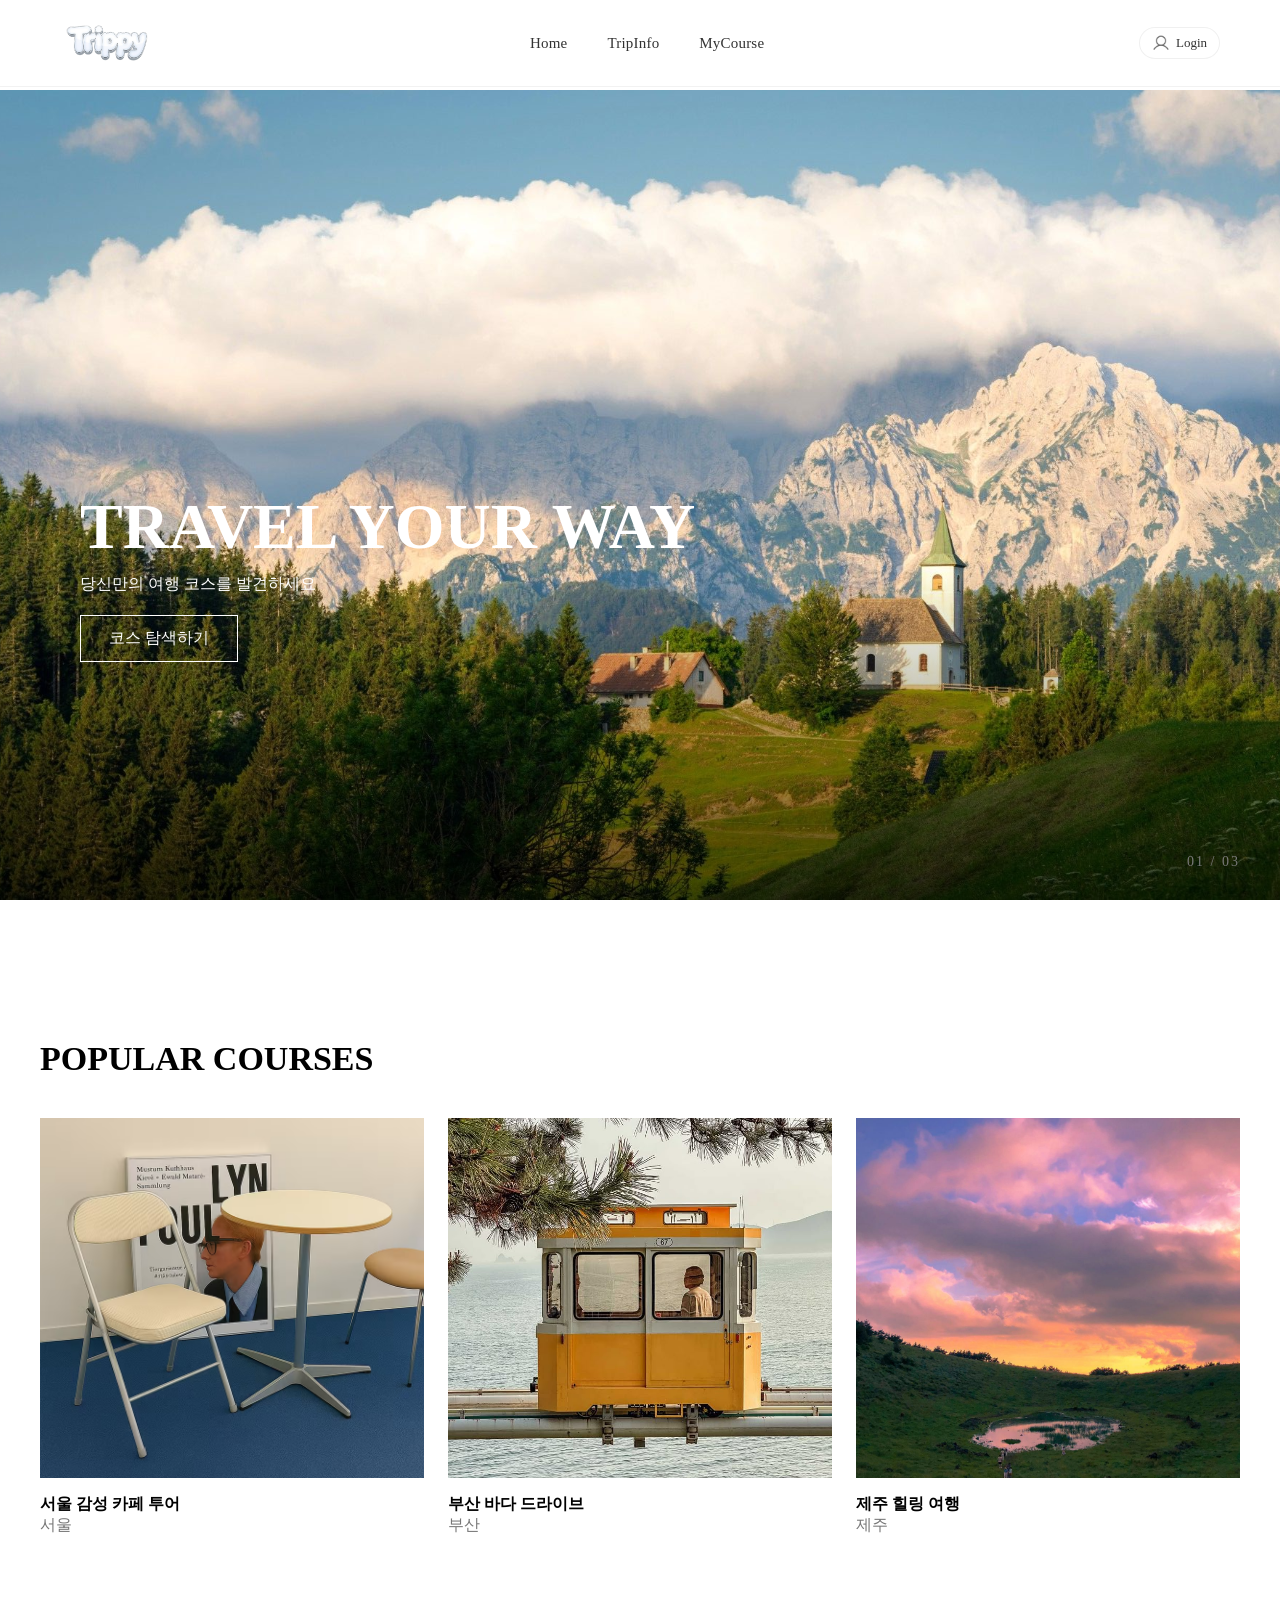
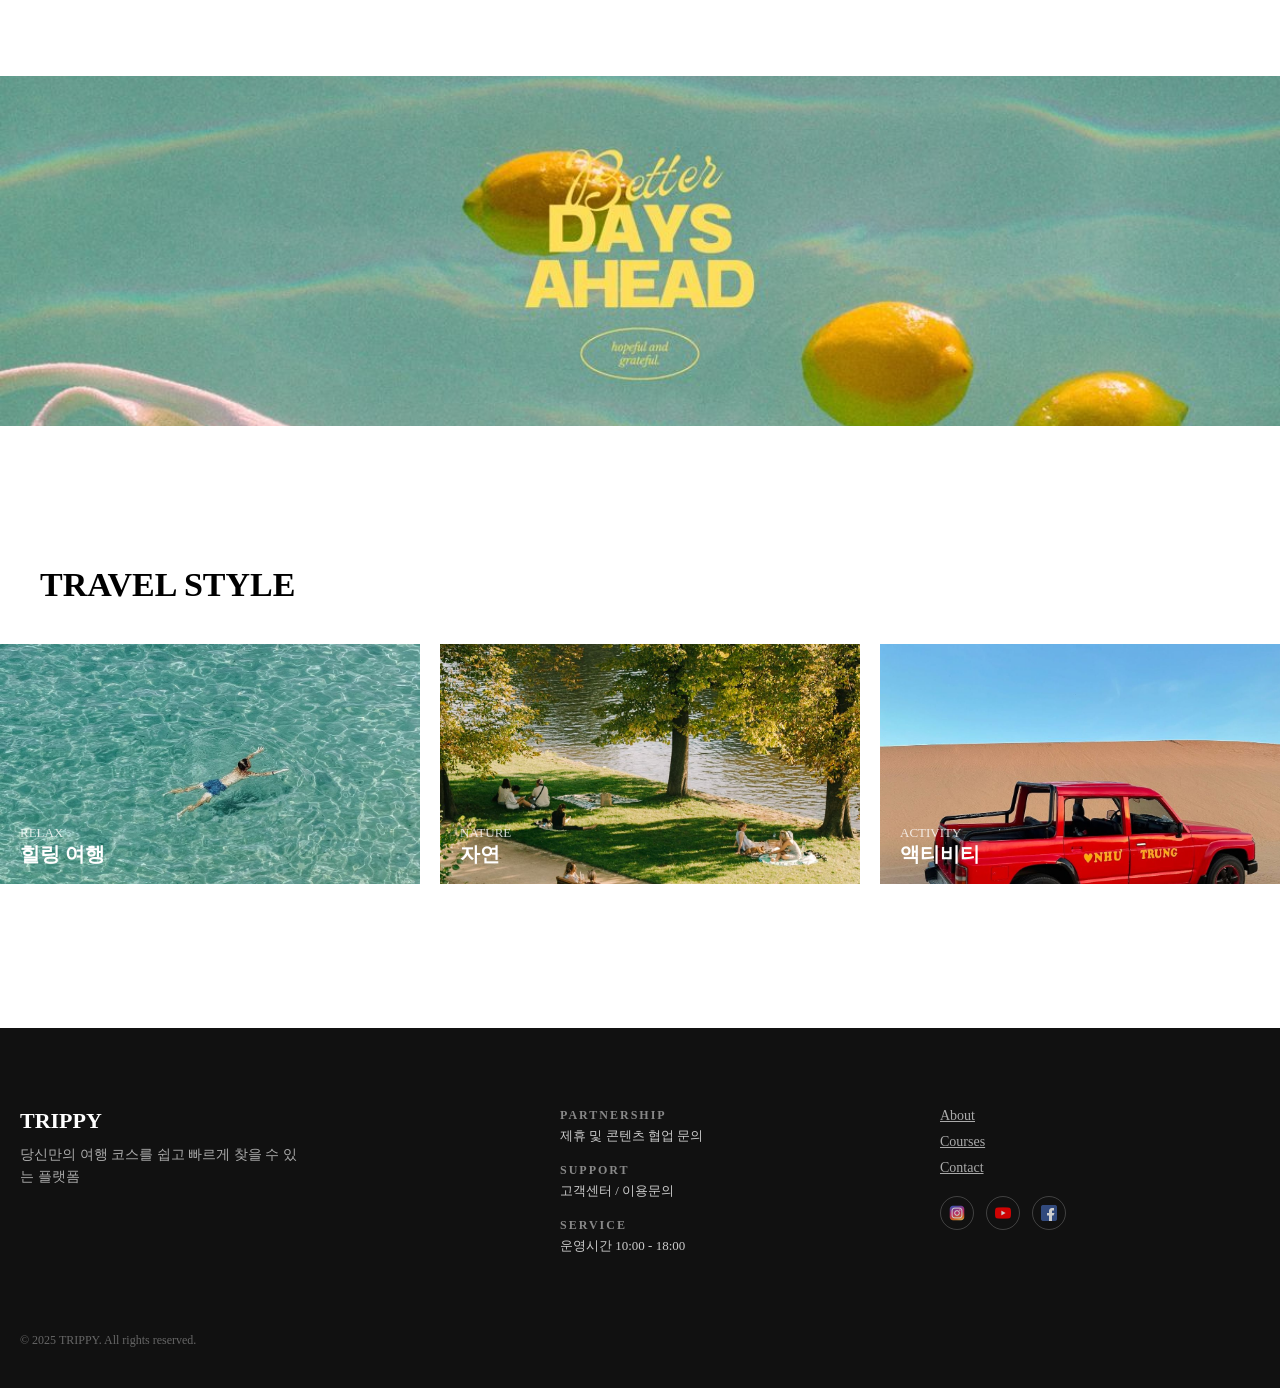
==== project4/index.html @ 83cf7f0e "Refactoring" ====
<!DOCTYPE html>
<html lang="ko">
<head>
    <meta charset="UTF-8">
    <meta name="viewport" content="width=device-width, initial-scale=1.0">
    <title>TRIPPY | 여행 코스 플랫폼</title>

    <link rel="stylesheet" href="./css/index.css">
    <link rel="stylesheet" href="./css/layout.css">
</head>

<body>

<div id="header"></div>

<main>

    <!-- HERO -->
    <section class="main-visual">
        <div class="slides">

            <div class="slide active">
                <img src="./images/hero1.jpg">
                <div class="overlay">
                    <h1>TRAVEL YOUR WAY</h1>
                    <p>당신만의 여행 코스를 발견하세요</p>
                    <a href="./trip.html" class="hero-btn">코스 탐색하기</a>
                </div>
            </div>

            <div class="slide">
                <img src="./images/hero2.jpg">
                <div class="overlay">
                    <h1>DISCOVER YOUR TRIP</h1>
                    <p>나에게 맞는 여행 코스 찾기</p>
                    <a href="./trip.html" class="hero-btn">코스 탐색하기</a>
                </div>
            </div>

            <div class="slide">
                <img src="./images/hero3.png">
                <div class="overlay">
                    <h1>SEOUL CITY VIBE</h1>
                    <p>서울 감성 여행 코스 추천</p>
                    <a href="./trip.html" class="hero-btn">코스 탐색하기</a>
                </div>
            </div>
            
        </div>
       
        <div class="slide-count">
            <span class="current">01</span>
            <span>/</span>
            <span class="total">03</span>
        </div>

    </section>


    <!-- 인기코스 -->
    <div class="container">
        <section class="section">
            <h2>POPULAR COURSES</h2>

            <div class="course-list">

                <div class="course">
                    <div class="img-box">
                        <img src="./images/trip12.jpg">
                    </div>
                    <div class="info">
                        <p class="title">서울 감성 카페 투어</p>
                        <p class="location">서울</p>
                    </div>
                </div>

                <div class="course">
                    <div class="img-box">
                        <img src="./images/trip11.jpg">
                    </div>
                    <div class="info">
                        <p class="title">부산 바다 드라이브</p>
                        <p class="location">부산</p>
                    </div>
                </div>

                <div class="course">
                    <div class="img-box">
                        <img src="./images/trip13.jpg">
                    </div>
                    <div class="info">
                        <p class="title">제주 힐링 여행</p>
                        <p class="location">제주</p>
                    </div>
                </div>

            </div>
        </section>
    </div>


    <!-- 배너 -->
    <section class="banner full">
        <img src="./images/banner.jpg">
    </section>


    <!-- 트래블 스타일 -->
    <section class="travel-style">

        <div class="container">
            <h2>TRAVEL STYLE</h2>
        </div>

        <div class="style-wrap">
            <div class="style-slider">

                <div class="style-card">
                    <img src="./images/trip16.jpg">
                    <div class="text">
                        <p class="top">RELAX</p>
                        <p class="bottom">힐링 여행</p>
                    </div>
                </div>

                <div class="style-card">
                    <img src="./images/trip14.jpg">
                    <div class="text">
                        <p class="top">NATURE</p>
                        <p class="bottom">자연</p>
                    </div>
                </div>

                <div class="style-card">
                    <img src="./images/trip15.jpg">
                    <div class="text">
                        <p class="top">ACTIVITY</p>
                        <p class="bottom">액티비티</p>
                    </div>
                </div>

                <div class="style-card">
                    <img src="./images/trip17.jpg">
                    <div class="text">
                        <p class="top">MOOD</p>
                        <p class="bottom">감성 여행</p>
                    </div>
                </div>
                
            </div>
        </div>

    </section>

</main>

<div id="footer"></div>

<script src="./js/main.js"></script>
<script src="./js/include.js"></script>

</body>
</html>
---- project4/css/index.css ----
* {margin:0;padding:0;box-sizing:border-box;}
body {font-family:'Noto Sans KR';}

.container {
    max-width:1400px;
    margin:auto;
    padding:0 40px;
}

.section {
    margin:140px 0;
}

.section h2 {
    font-size:34px;
    margin-bottom:40px;
}

/* HERO */
.main-visual {
    height:calc(100vh - 90px);
    position:relative;
}
.main-visual::after {
    content: "";
    position: absolute;
    bottom: 0;
    left: 0;
    width: 100%;
    height: 40%;

    background: linear-gradient(
        to top,
        rgba(0,0,0,0.6),
        transparent
    );
}

.slide {
    position:absolute;
    width:100%;
    height:100%;
    opacity:0;
    transition:0.8s;
}

.slide.active {
    opacity:1;
}

.slide img {
    width:100%;
    height:100%;
    object-fit:cover;
}

.overlay {
    position:absolute;
    top:60%;
    left:80px;
    z-index: 2;
    transform:translateY(-50%);
    color:#fff;
}

.overlay h1 {
    font-size:64px;
    font-weight:900;
}

.overlay p {
    margin-top:10px;
}

.hero-btn {
    display: inline-block;
    margin-top: 20px;
    padding: 12px 28px;
    border: 1px solid #fff;
    background: transparent;
    color: #fff;
    text-decoration: none;
    cursor: pointer;
    transition: 0.3s;
    cursor: pointer;
    transition: background 0.25s ease, color 0.25s ease;
}

.hero-btn:hover {
    background: rgba(255,255,255,0.15);
    color: #fff;
    border-color: rgba(255,255,255,0.8);
}

.slide-count {
    position: absolute;
    bottom: 30px;
    right: 40px;
    color: #fff;
    font-size: 14px;
    letter-spacing: 2px;
}


/* 인기코스 */
.course-list {
    display:flex;
    gap:24px;
}

.course {
    flex:1;
}

.img-box {
    overflow:hidden;
}

.img-box img {
    width:100%;
    height:360px;
    object-fit:cover;
    transition:0.4s;
}

.course:hover img {
    transform:scale(1.1);
}

.info {
    margin-top:12px;
}

.title {
    font-weight:600;
}

.location {
    color:#777;
}


/* 배너 */
.banner.full {
    width:100%;
    height:350px;
    position:relative;
}

.banner img {
    width:100%;
    height:100%;
    object-fit:cover;
}


/* 트래블 스타일 */
.travel-style {
    width: 100%;
    margin: 140px 0;
}

.travel-style h2 {
    max-width: 1400px;
    margin: 0 auto 40px;
    font-size:34px;
}

.style-wrap {
    width: 100%;
    overflow: hidden;
}

.style-slider {
    display: flex;
    gap: 20px;
    overflow-x: auto;
    scroll-behavior: smooth;
    scrollbar-width: none;
}
.style-slider::-webkit-scrollbar {
    display: none;
}

.style-slider {
    padding-left: calc((100% - 1400px)/2 - -50px);
    padding-right: calc((100% - 1400px)/2 - 210px);
}

.style-card {
    flex: 0 0 420px;
    position: relative;
}

.style-card img {
    width: 100%;
    height: 240px;
    object-fit: cover;
}

.text {
    position: absolute;
    left: 20px;
    bottom: 20px;
    color: #fff;
}

.text .top {
    font-size: 13px;
    opacity: 0.8;
}

.text .bottom {
    font-size: 20px;
    font-weight: 700;
}
---- project4/css/layout.css ----
@charset "UTF-8";

body {
    padding-top: 90px;
    margin: 0;
}

/* header */
.header {
    position: fixed;
    top: 0;
    width: 100%;
    z-index: 1000;
    background: rgba(255, 255, 255, 0.7);
    backdrop-filter: blur(12px);
    border-bottom: 1px solid rgba(0,0,0,0.05);
}

.header-inner {
    max-width: 1200px;
    margin: 0 auto;
    padding: 16px 20px;
    display: flex;
    align-items: center;
    justify-content: space-between;
}

.logo img {
    height: 50px;
    cursor: pointer;
}

/* NAV */
.nav {
    display: flex;
    gap: 40px;
}

.nav a {
    text-decoration: none;
    font-size: 15px;
    font-weight: 500;
    letter-spacing: 0.2px;
    color: #333;
    position: relative;
    transition: all 0.25s ease;
}

.nav a::after {
    content: "";
    position: absolute;
    left: 0;
    bottom: -6px;
    width: 100%;
    height: 2px;
    background: #333;
    transform: scaleX(0);
    transition: transform 0.25s ease;
}

.nav a:hover {
    color: #111;
}

.nav a:hover::after {
    transform: scaleX(1);
}

.header-right {
    display: flex;
    align-items: center;
}

.user-box {
    display: flex;
    align-items: center;
    gap: 6px;
    padding: 6px 12px;
    border-radius: 999px;
    text-decoration: none;
    font-size: 13px;
    font-weight: 500;
    color: #333;
    background: rgba(255,255,255,0.6);
    border: 1px solid rgba(0,0,0,0.06);
    transition: all 0.25s ease;
}

.user-box img {
    width: 18px;
    height: 18px;
    filter: brightness(0.4);
}

.user-box:hover {
    background: #fff;
    border-color: rgba(0,0,0,0.3);
}

/* DROPDOWN */
.mega-dropdown {
    position: absolute;
    top: 70px;
    left: 0;
    width: 100%;
    background: #fff;
    border-top: 1px solid #eee;
    opacity: 0;
    visibility: hidden;
    transform: translateY(-10px);
    transition: 0.3s ease;
    box-shadow: 0 10px 30px rgba(0,0,0,0.05);
}

.header:hover .mega-dropdown {
    opacity: 1;
    visibility: visible;
    transform: translateY(0);
}

.mega-inner {
    max-width: 1400px;
    margin: 0 auto;
    padding: 40px;
    display: grid;
    grid-template-columns: 1.2fr 1fr 1fr 1fr;
    gap: 40px;
}

.mega-img {
    width: 310px;
    height: 180px;
    overflow: hidden;
}

.mega-img img {
    width: 100%;
    height: 100%;
    object-fit: cover;
    border-radius: 12px;
}

.mega-section {
    display: flex;
    flex-direction: column;
    gap: 1px;
    align-items: flex-start;
}

.mega-section .title {
    font-size: 13px;
    letter-spacing: 2px;
    color: #999;
    margin-bottom: 22px;
    padding-left: 10px;
}

.mega-section a {
    display: inline-block;
    font-size: 15px;
    color: #333;
    text-decoration: none;

    padding: 5px 12px;
    border-radius: 10px;

    transition: all 0.25s ease;
}

.mega-section a:hover {
    background: #eaecf0;
}




/* footer */
.footer {
    background: #111;
    color: #ccc;
    padding: 80px 20px 40px;
}

.footer-inner {
    max-width: 1400px;
    margin: 0 auto;
}
.footer-grid {
    display: grid;
    grid-template-columns: 1.5fr 1fr 1fr;
    gap: 60px;
    align-items: start;
}

/* LEFT */
.footer-col.left .logo {
    font-size: 22px;
    color: #fff;
    font-weight: 700;
}

.footer-col.left .desc {
    margin-top: 10px;
    font-size: 14px;
    color: #aaa;
    line-height: 1.6;
    max-width: 280px;
}

/* MIDDLE */
.middle .info-box {
    margin-bottom: 18px;
}

.middle .title {
    font-size: 12px;
    letter-spacing: 2px;
    color: #888;
}

.middle .desc {
    font-size: 13px;
    color: #ccc;
    margin-top: 4px;
}

/* RIGHT */
.right .links {
    display: flex;
    flex-direction: column;
    gap: 10px;
    margin-bottom: 20px;
}

.right .links a {
    color: #aaa;
    font-size: 14px;
}

.right .links a:hover {
    color: #fff;
}

.right .sns {
    display: flex;
    gap: 12px;
}

.right .sns a {
    width: 34px;
    height: 34px;
    border: 1px solid rgba(255,255,255,0.2);
    border-radius: 50%;
    display: flex;
    align-items: center;
    justify-content: center;
}

.right .sns img {
    width: 16px;
    height: 16px;
    opacity: 0.8;
}

/* BOTTOM */
.footer-bottom {
    margin-top: 60px;
    font-size: 12px;
    color: #666;
}






@media (max-width: 1024px) {

    .header-inner {
        padding: 14px 16px;
    }

    .nav {
        gap: 24px;
    }

    .logo img {
        height: 44px;
    }

    .mega-inner {
        grid-template-columns: 1fr 1fr 1fr;
        gap: 30px;
    }

    .mega-img {
        display: none; /* 태블릿부터 이미지 제거 (실무에서 많이 씀) */
    }
}


@media (max-width: 768px) {

    .header-inner {
        flex-wrap: wrap;
        gap: 10px;
    }

    /* NAV 숨기고 햄버거로 바꾸는 구조 전 단계 */
    .nav {
        display: none;
    }

    .user-box span {
        display: none;
    }

    .user-box {
        padding: 6px 10px;
    }

    /* dropdown 제거 or hover 비활성 */
    .mega-dropdown {
        display: none;
    }

    .logo img {
        height: 40px;
    }
}

@media (max-width: 480px) {

    .header-inner {
        padding: 12px 14px;
    }

    .logo img {
        height: 36px;
    }

    .user-box {
        padding: 6px 8px;
        font-size: 12px;
    }
}
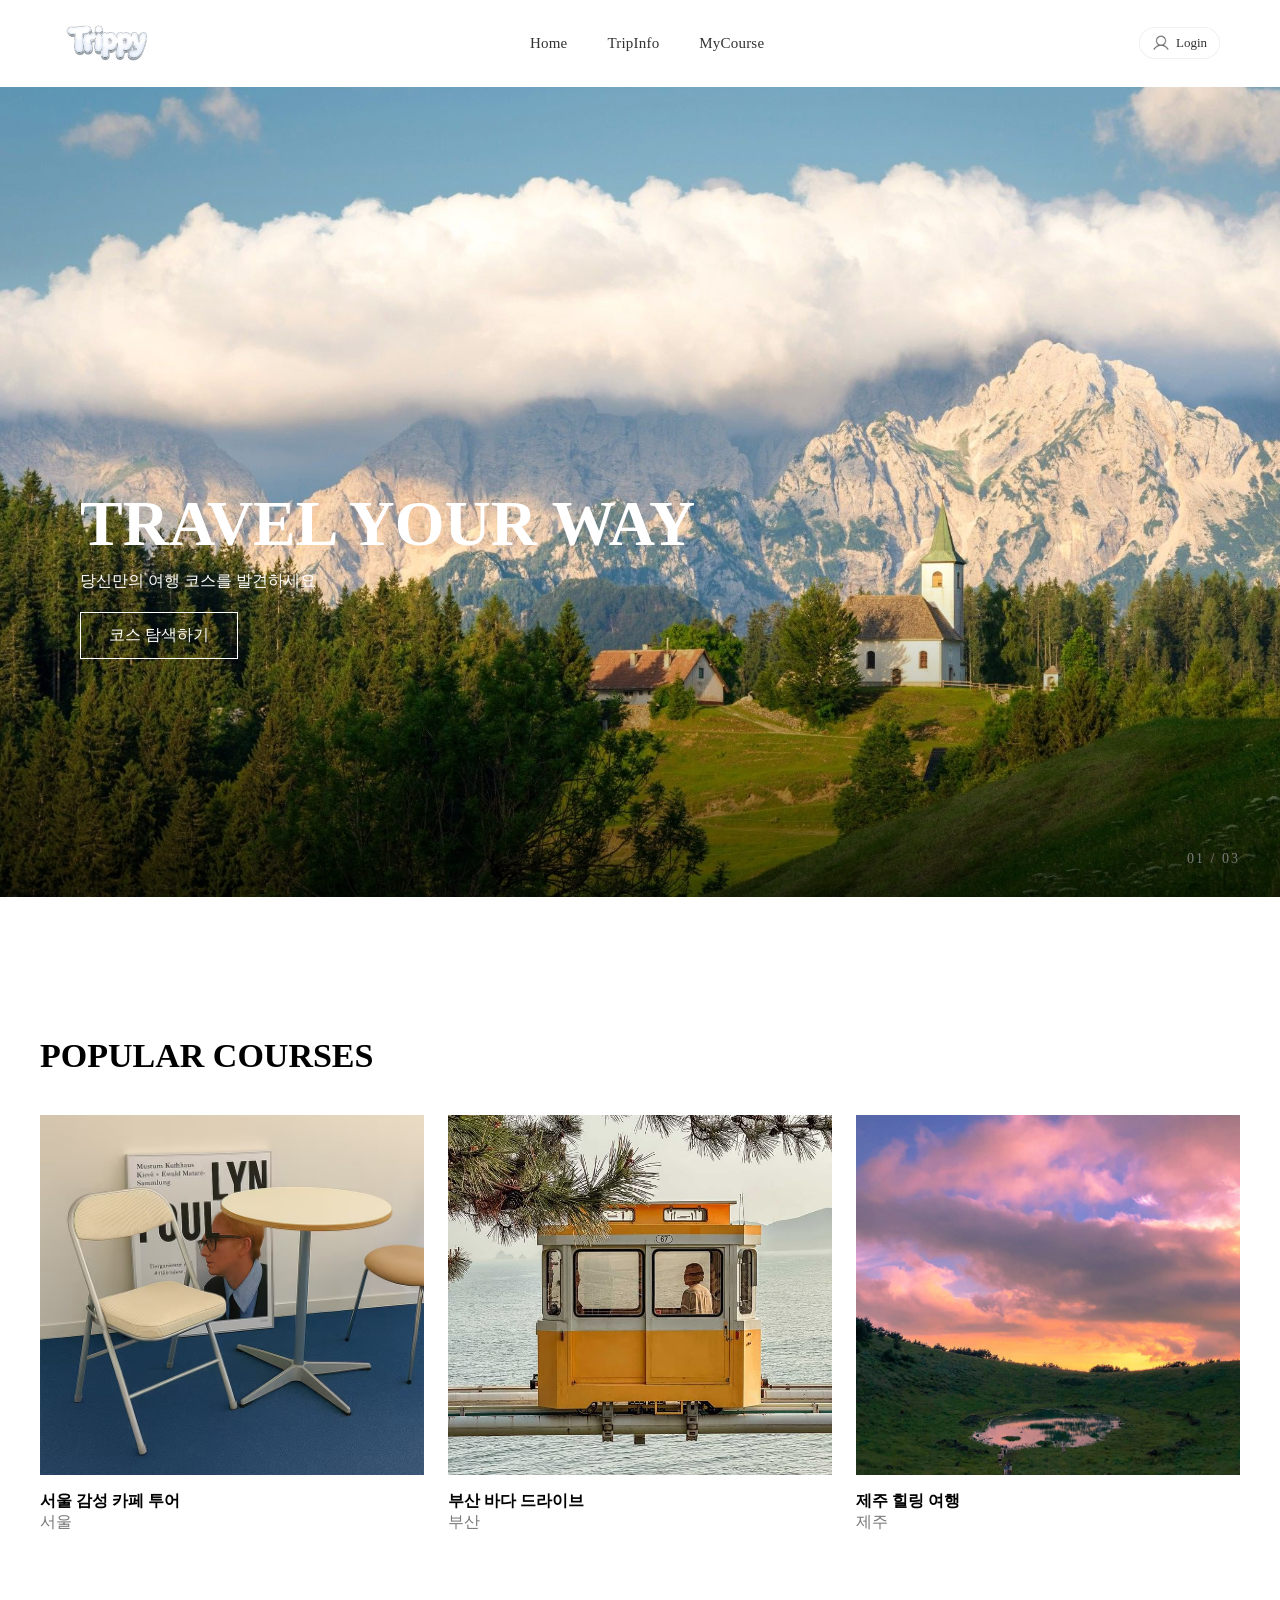
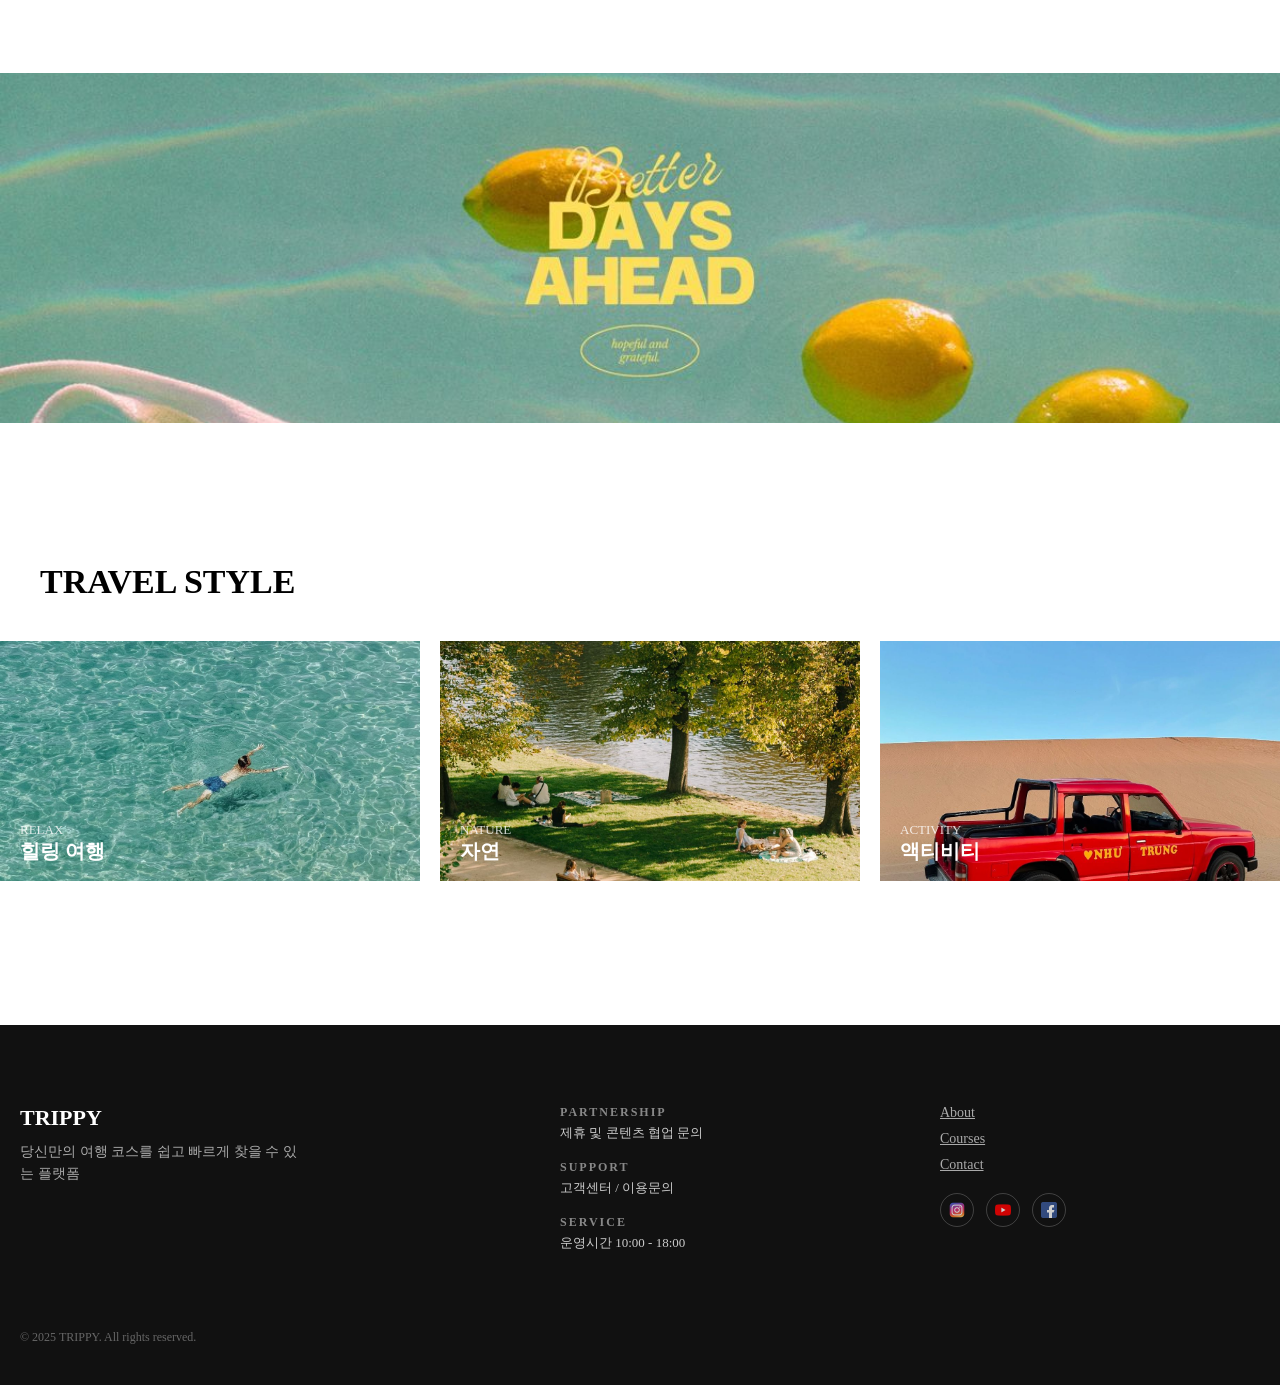
==== commit e7100bba: "refactoring 완료" ====
--- a/project4/index.html
+++ b/project4/index.html
@@ -159,5 +159,15 @@
 <script src="./js/main.js"></script>
 <script src="./js/include.js"></script>
 
+<script>
+fetch("./components/header.html")
+  .then(res => res.text())
+  .then(data => {
+    document.getElementById("header").innerHTML = data;
+
+    initHeader();
+  });
+</script>
+
 </body>
 </html>
--- a/project4/css/index.css
+++ b/project4/css/index.css
@@ -216,3 +216,177 @@
     font-weight: 700;
 }
 
+
+
+@media (max-width: 1024px) {
+
+    .container {
+        padding: 0 24px;
+    }
+
+    .section {
+        margin: 100px 0;
+    }
+
+    .section h2 {
+        font-size: 28px;
+    }
+
+    /* HERO */
+    .overlay {
+        left: 40px;
+    }
+
+    .overlay h1 {
+        font-size: 48px;
+    }
+
+    /* 인기코스 */
+    .course-list {
+        gap: 16px;
+    }
+
+    .img-box img {
+        height: 260px;
+    }
+
+    /* 스타일 */
+    .style-card {
+        flex: 0 0 320px;
+    }
+
+    .style-slider {
+        padding-left: 24px;
+        padding-right: 24px;
+    }
+}
+
+
+@media (max-width: 768px) {
+
+    .container {
+        padding: 0 16px;
+    }
+
+    .section {
+        margin: 80px 0;
+    }
+
+    .section h2 {
+        font-size: 24px;
+    }
+
+    /* HERO */
+    .main-visual {
+        height: 80vh;
+    }
+
+    .overlay {
+        left: 20px;
+        top: 65%;
+    }
+
+    .overlay h1 {
+        font-size: 32px;
+    }
+
+    .overlay p {
+        font-size: 14px;
+    }
+
+    .hero-btn {
+        padding: 10px 20px;
+        font-size: 14px;
+    }
+
+    /* 인기코스 */
+    .course-list {
+        flex-direction: column;
+    }
+
+    .img-box img {
+        height: 220px;
+    }
+
+    /* 배너 */
+    .banner.full {
+        height: 220px;
+    }
+
+    /* 스타일 */
+    .style-card {
+        flex: 0 0 260px;
+    }
+
+    .style-card img {
+        height: 180px;
+    }
+
+    .text .bottom {
+        font-size: 16px;
+    }
+}
+
+@media (max-width: 480px) {
+
+    .section {
+        margin: 60px 0;
+    }
+
+    .section h2 {
+        font-size: 20px;
+    }
+
+    /* HERO */
+    .main-visual {
+        height: 70vh;
+    }
+
+    .overlay {
+        left: 16px;
+    }
+
+    .overlay h1 {
+        font-size: 24px;
+    }
+
+    .overlay p {
+        font-size: 13px;
+    }
+
+    .hero-btn {
+        padding: 8px 16px;
+        font-size: 13px;
+    }
+
+    .slide-count {
+        right: 16px;
+        font-size: 12px;
+    }
+
+    /* 인기코스 */
+    .img-box img {
+        height: 180px;
+    }
+
+    /* 배너 */
+    .banner.full {
+        height: 180px;
+    }
+
+    /* 스타일 */
+    .style-card {
+        flex: 0 0 220px;
+    }
+
+    .style-card img {
+        height: 150px;
+    }
+
+    .text {
+        left: 14px;
+        bottom: 14px;
+    }
+}
+
+
--- a/project4/css/layout.css
+++ b/project4/css/layout.css
@@ -1,7 +1,7 @@
 @charset "UTF-8";
 
 body {
-    padding-top: 90px;
+    padding-top: 87px;
     margin: 0;
 }
 
@@ -13,7 +13,6 @@
     z-index: 1000;
     background: rgba(255, 255, 255, 0.7);
     backdrop-filter: blur(12px);
-    border-bottom: 1px solid rgba(0,0,0,0.05);
 }
 
 .header-inner {
@@ -66,9 +65,10 @@
     transform: scaleX(1);
 }
 
-.header-right {
+.header-actions {
     display: flex;
     align-items: center;
+    gap: 10px;
 }
 
 .user-box {
@@ -172,6 +172,145 @@
 }
 
 
+/* HAMBURGER */
+.hamburger {
+    display: none;
+    cursor: pointer;
+    position: relative;
+    z-index: 3000;
+}
+
+.menu-icon {
+    display: block;
+    width: 22px;
+    height: 22px;
+    background: url("../images/menu.png") no-repeat center / contain;
+    transition: 0.2s;
+}
+
+/* MOBILE MENU */
+.mobile-menu {
+    position: fixed;
+    top: 0;
+    right: -100%;
+    width: 260px;
+    height: 100vh;
+    background: #fff;
+    z-index: 2000;
+    transition: right 0.35s ease;
+}
+
+.mobile-menu.active {
+    right: 0;
+}
+
+.mobile-inner {
+    padding: 80px 20px;
+    display: flex;
+    flex-direction: column;
+    gap: 18px;
+}
+
+/* CLOSE BUTTON */
+.menu-close {
+    position: absolute;
+    top: 20px;
+    right: 20px;
+    z-index: 3001;
+    cursor: pointer;
+}
+
+.close-icon {
+    display: block;
+    width: 20px;
+    height: 20px;
+    background: url("../images/close.png") no-repeat center / contain;
+}
+
+/* LINK (HOME / LOGIN) */
+.mobile-link {
+    display: flex;
+    align-items: center;
+    gap: 8px;
+
+    padding: 12px 0;
+
+    font-size: 16px;
+    font-weight: 600;
+    color: #000;
+    text-decoration: none;
+
+    border-bottom: 1px solid #eee;
+}
+
+.mobile-link.login {
+    border: none;
+}
+
+/* ACCORDION */
+.mobile-item {
+    border-bottom: 1px solid #eee;
+    padding-bottom: 10px;
+}
+
+.mobile-title {
+    display: flex;
+    justify-content: space-between;
+    align-items: center;
+
+    font-size: 16px;
+    font-weight: 600;
+    padding: 12px 0;
+
+    cursor: pointer;
+}
+
+.mobile-sub {
+    max-height: 0;
+    overflow: hidden;
+
+    display: flex;
+    flex-direction: column;
+    gap: 10px;
+
+    transition: max-height 0.35s ease;
+}
+
+.mobile-item.active .mobile-sub {
+    max-height: 300px;
+    padding-top: 6px;
+}
+
+.mobile-sub a {
+    font-size: 14px;
+    color: #555;
+    text-decoration: none;
+    padding: 6px 0;
+    transition: 0.2s;
+}
+
+.mobile-sub a:hover {
+    color: #000;
+}
+
+/* ARROW */
+.arrow {
+    width: 10px;
+    height: 10px;
+    margin-left: 10px;
+
+    border-right: 2px solid #333;
+    border-bottom: 2px solid #333;
+
+    transform: rotate(45deg);
+    transition: 0.3s;
+}
+
+.mobile-item.active .arrow {
+    transform: rotate(-135deg);
+}
+
+
 
 
 /* footer */
@@ -272,9 +411,11 @@
 
 
 
-
-
 @media (max-width: 1024px) {
+
+    body {
+        padding-top: 75px;
+    }
 
     .header-inner {
         padding: 14px 16px;
@@ -294,19 +435,40 @@
     }
 
     .mega-img {
-        display: none; /* 태블릿부터 이미지 제거 (실무에서 많이 씀) */
+        display: none;
+    }
+
+    /* footer */
+    .footer {
+        padding: 60px 20px 30px;
+    }
+
+    .footer-grid {
+        grid-template-columns: 1fr 1fr;
+        gap: 40px;
+    }
+
+    .footer-col.left {
+        grid-column: span 2;
+    }
+
+    .footer-col.left .desc {
+        max-width: 100%;
     }
 }
 
 
 @media (max-width: 768px) {
+
+    body {
+        padding-top: 65px;
+    }
 
     .header-inner {
         flex-wrap: wrap;
         gap: 10px;
     }
 
-    /* NAV 숨기고 햄버거로 바꾸는 구조 전 단계 */
     .nav {
         display: none;
     }
@@ -319,13 +481,61 @@
         padding: 6px 10px;
     }
 
-    /* dropdown 제거 or hover 비활성 */
     .mega-dropdown {
         display: none;
     }
 
     .logo img {
         height: 40px;
+    }
+
+    .hamburger {
+        display: flex;
+    }
+
+    .mega-dropdown {
+        display: none;
+    }
+
+    /* footer */
+    .footer-grid {
+        grid-template-columns: 1fr;
+        gap: 30px;
+    }
+
+    .footer-col {
+        text-align: left;
+    }
+
+    .footer-col.left .logo {
+        font-size: 20px;
+    }
+
+    .footer-col.left .desc {
+        font-size: 13px;
+    }
+
+    .middle .info-box {
+        margin-bottom: 14px;
+    }
+
+    .right .links {
+        flex-direction: row;
+        gap: 16px;
+        flex-wrap: wrap;
+    }
+
+    .right .links a {
+        font-size: 13px;
+    }
+
+    .right .sns {
+        margin-top: 10px;
+    }
+
+    .footer-bottom {
+        margin-top: 40px;
+        text-align: center;
     }
 }
 
@@ -343,4 +553,44 @@
         padding: 6px 8px;
         font-size: 12px;
     }
-}
+
+    /* footer */
+    .footer {
+        padding: 50px 16px 24px;
+    }
+
+    .footer-col.left .logo {
+        font-size: 18px;
+    }
+
+    .footer-col.left .desc {
+        font-size: 12px;
+        line-height: 1.5;
+    }
+
+    .middle .title {
+        font-size: 11px;
+    }
+
+    .middle .desc {
+        font-size: 12px;
+    }
+
+    .right .links {
+        gap: 12px;
+    }
+
+    .right .sns a {
+        width: 30px;
+        height: 30px;
+    }
+
+    .right .sns img {
+        width: 14px;
+        height: 14px;
+    }
+
+    .footer-bottom {
+        font-size: 11px;
+    }
+}
